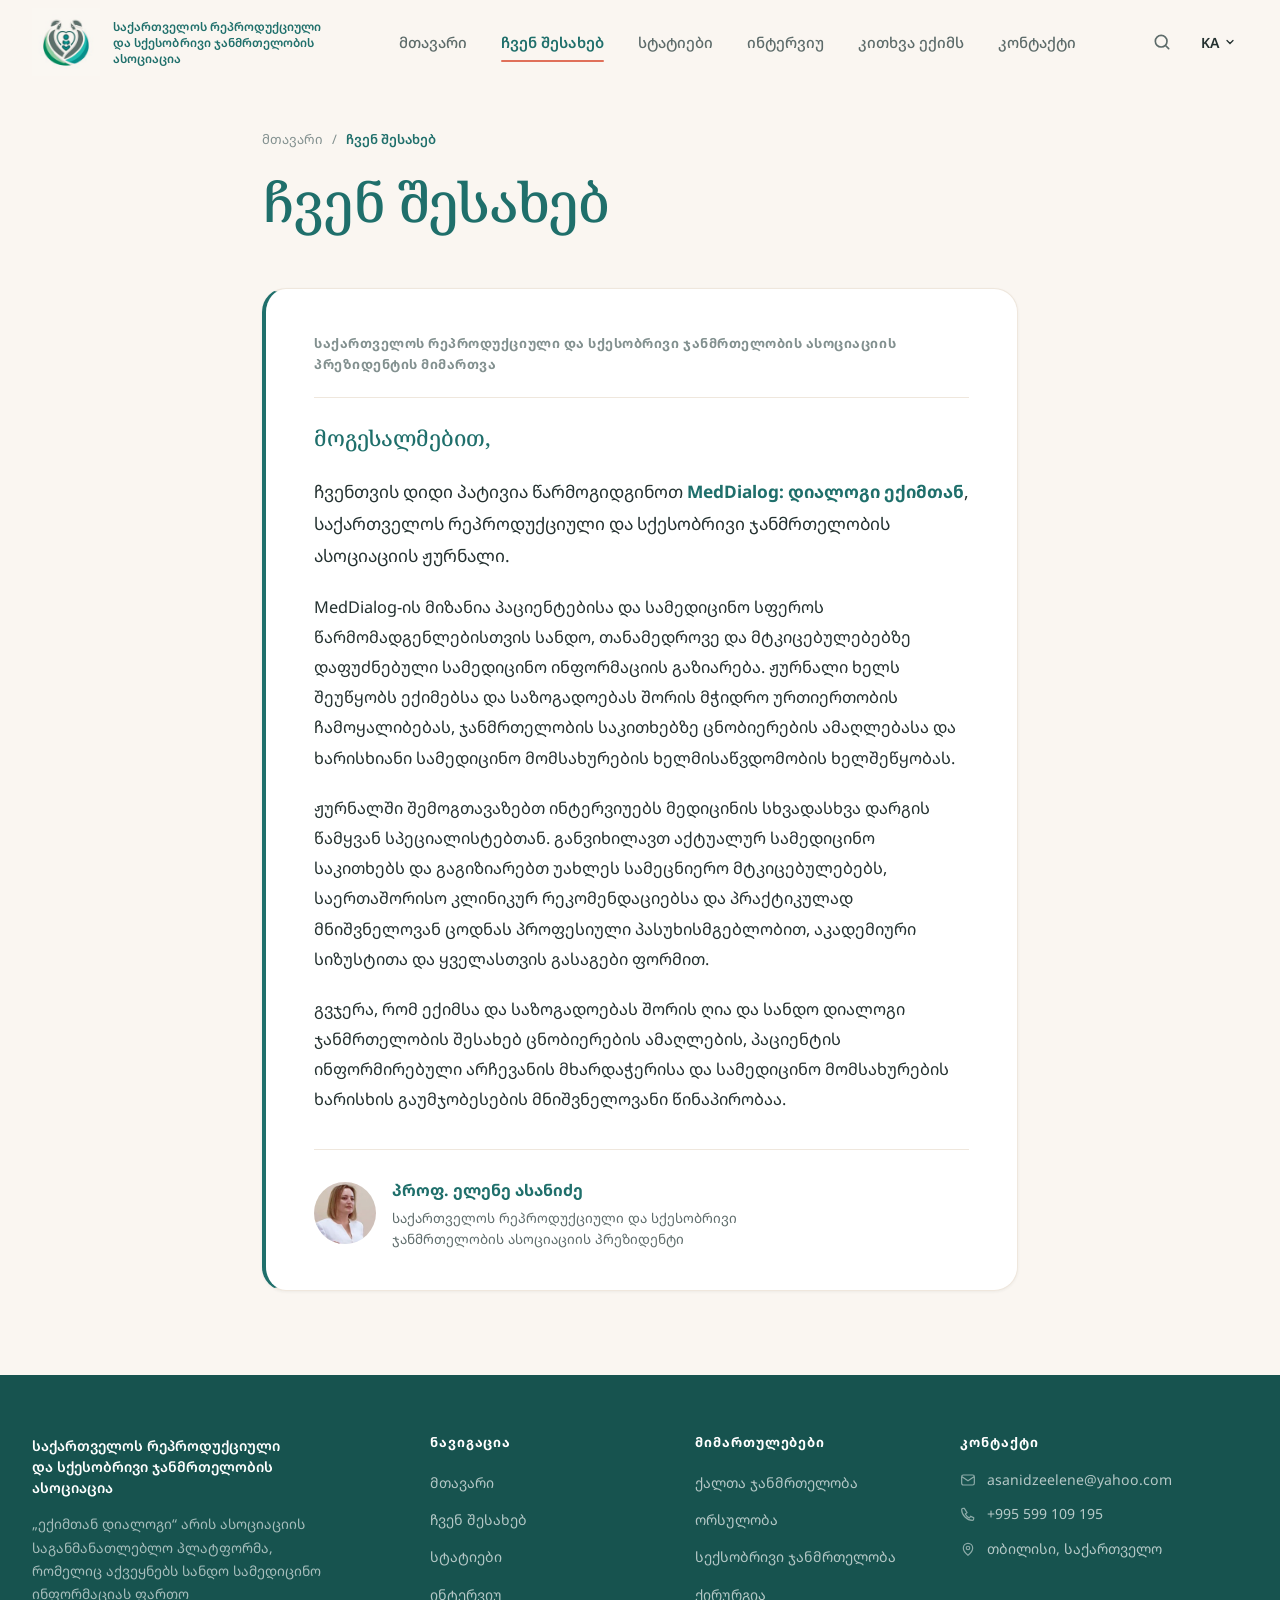
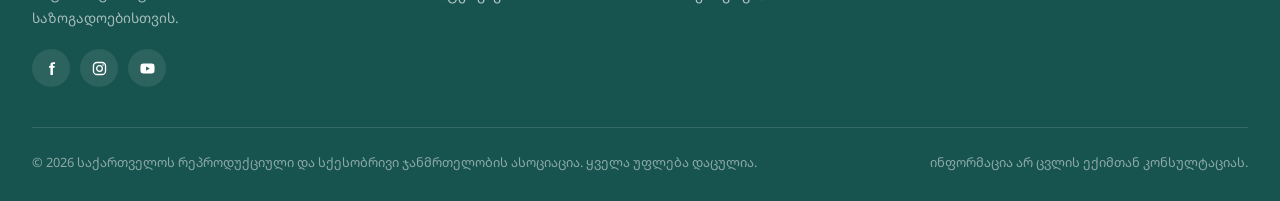
==== about.html @ ead4d89d "added about us" ====
<!DOCTYPE html>
<html lang="ka">
<head>
<meta charset="UTF-8">
<meta name="viewport" content="width=device-width, initial-scale=1">

<title>ჩვენ შესახებ — ექიმთან დიალოგი</title>
<meta name="description" content="MedDialog — საქართველოს რეპროდუქციული და სქესობრივი ჯანმრთელობის ასოციაციის ჟურნალი. პრეზიდენტის, პროფ. ელენე ასანიძის მიმართვა.">

<meta property="og:type" content="website">
<meta property="og:locale" content="ka_GE">
<meta property="og:site_name" content="ექიმთან დიალოგი">
<meta property="og:url" content="https://meddialog.ge/about.html">
<meta property="og:title" content="ჩვენ შესახებ — ექიმთან დიალოგი">
<meta name="theme-color" content="#1f6f6b">

<link rel="preconnect" href="https://fonts.googleapis.com">
<link rel="preconnect" href="https://fonts.gstatic.com" crossorigin>
<link href="https://fonts.googleapis.com/css2?family=Noto+Serif+Georgian:wght@400..700&family=Noto+Sans+Georgian:wght@400..700&display=swap" rel="stylesheet">

<link rel="stylesheet" href="css/style.css?v=13">
<link rel="icon" type="image/jpeg" href="assets/img/logo-160.jpg">
<link rel="apple-touch-icon" href="assets/img/logo-320.jpg">
</head>

<body>

<a class="skip-link" href="#main">გადადი მთავარ შიგთავსზე</a>

<header class="header" id="header">
  <div class="wrap header__inner">

    <!-- ლოგო -->
    <a class="brand" href="index.html" aria-label="ექიმთან დიალოგი — მთავარი გვერდი">
      <img class="brand__mark"
           src="assets/img/logo-160.jpg"
           srcset="assets/img/logo-160.jpg 1x, assets/img/logo-320.jpg 2x"
           width="160" height="160"
           alt=""
           aria-hidden="true"
           decoding="async">
      <span class="brand__text">საქართველოს რეპროდუქციული და სქესობრივი ჯანმრთელობის ასოციაცია</span>
    </a>

    <!-- ნავიგაცია -->
    <nav class="nav" id="nav" aria-label="მთავარი ნავიგაცია">
      <ul class="nav__list">
        <li><a class="nav__link" href="index.html">მთავარი</a></li>
        <li><a class="nav__link" href="about.html" aria-current="page">ჩვენ შესახებ</a></li>
        <li><a class="nav__link" href="#">სტატიები</a></li>
        <li><a class="nav__link" href="#">ინტერვიუ</a></li>
        <li><a class="nav__link" href="ask.html">კითხვა ექიმს</a></li>
        <li><a class="nav__link" href="#">კონტაქტი</a></li>
      </ul>
    </nav>

    <!-- მოქმედებები -->
    <div class="header__actions">
      <button class="icon-btn" type="button" aria-label="ძებნა">
        <svg width="20" height="20" viewBox="0 0 24 24" fill="none" stroke="currentColor" stroke-width="2" stroke-linecap="round" aria-hidden="true">
          <circle cx="11" cy="11" r="7"/><path d="m20 20-3.5-3.5"/>
        </svg>
      </button>

      <button class="lang" type="button" aria-expanded="false" aria-label="ენის შეცვლა. მიმდინარე ენა: ქართული">
        KA
        <svg width="12" height="12" viewBox="0 0 24 24" fill="none" stroke="currentColor" stroke-width="2.5" stroke-linecap="round" aria-hidden="true">
          <path d="m6 9 6 6 6-6"/>
        </svg>
      </button>

      <button class="burger" id="burger" type="button" aria-label="მენიუს გახსნა" aria-expanded="false" aria-controls="nav">
        <svg width="24" height="24" viewBox="0 0 24 24" fill="none" stroke="currentColor" stroke-width="2" stroke-linecap="round" aria-hidden="true">
          <path d="M4 7h16M4 12h16M4 17h16"/>
        </svg>
      </button>
    </div>

  </div>
</header>


<main id="main">

<section class="page-head">
  <div class="wrap wrap--narrow">
    <nav class="crumbs" aria-label="ნავიგაციის გზა">
      <a href="index.html">მთავარი</a>
      <span aria-hidden="true">/</span>
      <span aria-current="page">ჩვენ შესახებ</span>
    </nav>

    <h1 class="page-title">ჩვენ შესახებ</h1>
  </div>
</section>


<section class="letter">
  <div class="wrap wrap--narrow">

    <div class="letter__panel">

      <p class="letter__eyebrow">
        საქართველოს რეპროდუქციული და სქესობრივი ჯანმრთელობის
        ასოციაციის პრეზიდენტის მიმართვა
      </p>

      <p class="letter__greeting">მოგესალმებით,</p>

      <p class="letter__intro">
        ჩვენთვის დიდი პატივია წარმოგიდგინოთ <strong>MedDialog: დიალოგი ექიმთან</strong>,
        საქართველოს რეპროდუქციული და სქესობრივი ჯანმრთელობის ასოციაციის ჟურნალი.
      </p>

      <p>
        MedDialog-ის მიზანია პაციენტებისა და სამედიცინო სფეროს
        წარმომადგენლებისთვის სანდო, თანამედროვე და მტკიცებულებებზე დაფუძნებული
        სამედიცინო ინფორმაციის გაზიარება. ჟურნალი ხელს შეუწყობს ექიმებსა და
        საზოგადოებას შორის მჭიდრო ურთიერთობის ჩამოყალიბებას, ჯანმრთელობის
        საკითხებზე ცნობიერების ამაღლებასა და ხარისხიანი სამედიცინო
        მომსახურების ხელმისაწვდომობის ხელშეწყობას.
      </p>

      <p>
        ჟურნალში შემოგთავაზებთ ინტერვიუებს მედიცინის სხვადასხვა დარგის წამყვან
        სპეციალისტებთან. განვიხილავთ აქტუალურ სამედიცინო საკითხებს და
        გაგიზიარებთ უახლეს სამეცნიერო მტკიცებულებებს, საერთაშორისო კლინიკურ
        რეკომენდაციებსა და პრაქტიკულად მნიშვნელოვან ცოდნას პროფესიული
        პასუხისმგებლობით, აკადემიური სიზუსტითა და ყველასთვის გასაგები ფორმით.
      </p>

      <p>
        გვჯერა, რომ ექიმსა და საზოგადოებას შორის ღია და სანდო დიალოგი
        ჯანმრთელობის შესახებ ცნობიერების ამაღლების, პაციენტის ინფორმირებული
        არჩევანის მხარდაჭერისა და სამედიცინო მომსახურების ხარისხის
        გაუმჯობესების მნიშვნელოვანი წინაპირობაა.
      </p>

      <!-- ხელმოწერა -->
      <footer class="letter__sign">
        <span class="letter__avatar" aria-hidden="true">
          <img src="assets/img/president-avatar.jpg" width="300" height="300" alt="">
        </span>
        <div>
          <p class="letter__name">პროფ. ელენე ასანიძე</p>
          <p class="letter__role">
            საქართველოს რეპროდუქციული და სქესობრივი ჯანმრთელობის
            ასოციაციის პრეზიდენტი
          </p>
        </div>
      </footer>

    </div>

  </div>
</section>

</main>


<footer class="footer">
  <div class="wrap">
    <div class="footer__grid">

      <div>
        <p class="footer__brand-text">საქართველოს რეპროდუქციული და სქესობრივი ჯანმრთელობის ასოციაცია</p>
        <p class="footer__about">
          „ექიმთან დიალოგი“ არის ასოციაციის საგანმანათლებლო პლატფორმა,
          რომელიც აქვეყნებს სანდო სამედიცინო ინფორმაციას ფართო საზოგადოებისთვის.
        </p>
        <div class="footer__socials">
          <a class="footer__social" href="#" aria-label="ფეისბუქი">
            <svg width="17" height="17" viewBox="0 0 24 24" fill="currentColor" aria-hidden="true">
              <path d="M14 8.5V7c0-.8.2-1.2 1.4-1.2H17V3h-2.6C11.5 3 10.5 4.4 10.5 6.8v1.7H8.5V11h2v10H14V11h2.3l.4-2.5z"/>
            </svg>
          </a>
          <a class="footer__social" href="#" aria-label="ინსტაგრამი">
            <svg width="17" height="17" viewBox="0 0 24 24" fill="none" stroke="currentColor" stroke-width="1.9" aria-hidden="true">
              <rect x="3.5" y="3.5" width="17" height="17" rx="5"/>
              <circle cx="12" cy="12" r="4"/><circle cx="17" cy="7" r="1.1" fill="currentColor" stroke="none"/>
            </svg>
          </a>
          <a class="footer__social" href="#" aria-label="იუთუბი">
            <svg width="17" height="17" viewBox="0 0 24 24" fill="currentColor" aria-hidden="true">
              <path d="M21.6 7.2a2.5 2.5 0 0 0-1.8-1.8C18.2 5 12 5 12 5s-6.2 0-7.8.4A2.5 2.5 0 0 0 2.4 7.2 26 26 0 0 0 2 12a26 26 0 0 0 .4 4.8 2.5 2.5 0 0 0 1.8 1.8C5.8 19 12 19 12 19s6.2 0 7.8-.4a2.5 2.5 0 0 0 1.8-1.8A26 26 0 0 0 22 12a26 26 0 0 0-.4-4.8zM10 15V9l5.2 3z"/>
            </svg>
          </a>
        </div>
      </div>

      <nav aria-labelledby="f-nav">
        <h2 class="footer__head" id="f-nav">ნავიგაცია</h2>
        <ul class="footer__list">
          <li><a href="index.html">მთავარი</a></li>
          <li><a href="about.html">ჩვენ შესახებ</a></li>
          <li><a href="#">სტატიები</a></li>
          <li><a href="#">ინტერვიუ</a></li>
        </ul>
      </nav>

      <nav aria-labelledby="f-cat">
        <h2 class="footer__head" id="f-cat">მიმართულებები</h2>
        <ul class="footer__list">
          <li><a href="#">ქალთა ჯანმრთელობა</a></li>
          <li><a href="#">ორსულობა</a></li>
          <li><a href="#">სექსობრივი ჯანმრთელობა</a></li>
          <li><a href="#">ქირურგია</a></li>
        </ul>
      </nav>

      <div>
        <h2 class="footer__head">კონტაქტი</h2>

        <p class="footer__contact">
          <svg width="16" height="16" viewBox="0 0 24 24" fill="none" stroke="currentColor" stroke-width="1.8" aria-hidden="true">
            <rect x="2.5" y="4.5" width="19" height="15" rx="2.5"/><path d="m3 7 9 6 9-6"/>
          </svg>
          <a href="mailto:asanidzeelene@yahoo.com">asanidzeelene@yahoo.com</a>
        </p>

        <p class="footer__contact">
          <svg width="16" height="16" viewBox="0 0 24 24" fill="none" stroke="currentColor" stroke-width="1.8" stroke-linecap="round" aria-hidden="true">
            <path d="M6.5 3.5h-2a2 2 0 0 0-2 2C2.5 13.5 10.5 21.5 18.5 21.5a2 2 0 0 0 2-2v-2l-4.5-2-2 2.5c-2.5-1.2-4.8-3.5-6-6l2.5-2z"/>
          </svg>
          <a href="tel:+995599109195" dir="ltr">+995 599 109 195</a>
        </p>

        <p class="footer__contact">
          <svg width="16" height="16" viewBox="0 0 24 24" fill="none" stroke="currentColor" stroke-width="1.8" aria-hidden="true">
            <path d="M12 21.5s7-5.6 7-11a7 7 0 1 0-14 0c0 5.4 7 11 7 11z"/><circle cx="12" cy="10.5" r="2.6"/>
          </svg>
          თბილისი, საქართველო
        </p>
      </div>

    </div>

    <div class="footer__bottom">
      <p>© <span id="year">2026</span> საქართველოს რეპროდუქციული და სქესობრივი ჯანმრთელობის ასოციაცია. ყველა უფლება დაცულია.</p>
      <p>ინფორმაცია არ ცვლის ექიმთან კონსულტაციას.</p>
    </div>
  </div>
</footer>

<script src="js/main.js"></script>
</body>
</html>
---- css/style.css ----
/* =========================================================
   ექიმთან დიალოგი — მთავარი სტილები
   საქართველოს გინეკოლოგთა და რეპროდუქტოლოგთა ასოციაცია
   ========================================================= */

/* ---------- 1. დიზაინის ტოკენები ---------- */
:root {
  /* ფონები */
  --bg:            #faf6f1;
  --bg-warm:       #f4ece3;
  --surface:       #ffffff;
  --surface-alt:   #fdfaf6;

  /* ბრენდის ფერები */
  --teal:          #1f6f6b;
  --teal-dark:     #17534f;
  --teal-light:    #2f8f88;
  --coral:         #e0705a;
  --coral-dark:    #c95a44;
  --coral-soft:    #f2a08d;

  /* ტექსტი */
  --text:          #23302f;
  --text-muted:    #5d6b6a;
  --text-soft:     #82908f;

  /* ხაზები და ჩრდილები */
  --line:          #e6ddd2;
  --line-soft:     #efe7dd;
  --shadow-sm:     0 1px 3px rgba(35, 48, 47, .06);
  --shadow:        0 4px 16px rgba(35, 48, 47, .07);
  --shadow-lg:     0 12px 36px rgba(35, 48, 47, .10);

  /* რადიუსები */
  --r-sm:  10px;
  --r:     16px;
  --r-lg:  24px;
  --r-xl:  32px;

  /* ტიპოგრაფია */
  --font-display: 'Noto Serif Georgian', Georgia, serif;
  --font-body:    'Noto Sans Georgian', -apple-system, 'Segoe UI', sans-serif;

  /* განლაგება */
  --wrap: 1280px;
  --gutter: 32px;
  --header-h: 84px;
}

/* ---------- 2. საბაზისო ---------- */
*, *::before, *::after { box-sizing: border-box; }

html { scroll-behavior: smooth; -webkit-text-size-adjust: 100%; }

body {
  margin: 0;
  font-family: var(--font-body);
  font-size: 16px;
  line-height: 1.65;
  color: var(--text);
  background: var(--bg);
  -webkit-font-smoothing: antialiased;
  -moz-osx-font-smoothing: grayscale;
  overflow-x: hidden;
}

h1, h2, h3, h4 {
  font-family: var(--font-display);
  font-weight: 600;
  line-height: 1.2;
  margin: 0;
  letter-spacing: -0.01em;
}

p { margin: 0; }

a { color: inherit; text-decoration: none; }

img { max-width: 100%; display: block; }

button { font-family: inherit; cursor: pointer; border: none; background: none; }

ul { list-style: none; margin: 0; padding: 0; }

.wrap {
  width: 100%;
  max-width: var(--wrap);
  margin-inline: auto;
  padding-inline: var(--gutter);
}

/* ხელმისაწვდომობა: მხოლოდ ეკრანის წამკითხველისთვის */
.sr-only {
  position: absolute; width: 1px; height: 1px;
  padding: 0; margin: -1px; overflow: hidden;
  clip: rect(0,0,0,0); white-space: nowrap; border: 0;
}

/* კლავიატურის ფოკუსი */
:focus-visible {
  outline: 3px solid var(--teal-light);
  outline-offset: 3px;
  border-radius: 4px;
}

/* გამოტოვე ნავიგაცია */
.skip-link {
  position: absolute;
  top: -100px; left: 16px;
  z-index: 200;
  background: var(--teal);
  color: #fff;
  padding: 12px 20px;
  border-radius: 0 0 var(--r-sm) var(--r-sm);
  font-size: .9rem;
  transition: top .2s;
}
.skip-link:focus { top: 0; }


/* ---------- 3. ჰედერი ---------- */
.header {
  position: sticky;
  top: 0;
  z-index: 100;
  background: rgba(250, 246, 241, .88);
  backdrop-filter: blur(14px);
  -webkit-backdrop-filter: blur(14px);
  border-bottom: 1px solid transparent;
  transition: border-color .25s, box-shadow .25s, background .25s;
}
.header.is-stuck {
  border-bottom-color: var(--line);
  box-shadow: var(--shadow-sm);
  background: rgba(250, 246, 241, .96);
}

.header__inner {
  height: var(--header-h);
  display: flex;
  align-items: center;
  gap: 28px;
}

/* --- ლოგო --- */
.brand {
  display: flex;
  align-items: center;
  gap: 13px;
  flex-shrink: 0;
}
/* ლოგოს JPEG-ს თეთრი ფონი აქვს — multiply მას ქაღალდისფერში ხსნის */
.brand__mark {
  width: 68px; height: 68px;
  flex-shrink: 0;
  object-fit: contain;
  mix-blend-mode: multiply;
}
.brand__text {
  font-size: .74rem;
  line-height: 1.35;
  color: var(--teal);
  font-weight: 600;
  max-width: 220px;
  letter-spacing: .005em;
}

/* --- ნავიგაცია --- */
.nav { margin-inline: auto; }
.nav__list { display: flex; align-items: center; gap: 4px; }

.nav__link {
  position: relative;
  display: block;
  padding: 10px 15px;
  font-size: .93rem;
  font-weight: 500;
  color: var(--text-muted);
  border-radius: var(--r-sm);
  transition: color .2s, background .2s;
  white-space: nowrap;
}
.nav__link:hover { color: var(--teal); background: rgba(31,111,107,.06); }

/* აქტიური გვერდის ხაზი */
.nav__link[aria-current="page"] { color: var(--teal); font-weight: 600; }
.nav__link[aria-current="page"]::after {
  content: "";
  position: absolute;
  left: 15px; right: 15px; bottom: 2px;
  height: 2.5px;
  background: var(--coral);
  border-radius: 2px;
}

/* --- ჰედერის მოქმედებები --- */
.header__actions {
  display: flex;
  align-items: center;
  gap: 6px;
  flex-shrink: 0;
}

.icon-btn {
  width: 42px; height: 42px;
  display: grid; place-items: center;
  border-radius: 50%;
  color: var(--text-muted);
  transition: background .2s, color .2s;
}
.icon-btn:hover { background: rgba(31,111,107,.08); color: var(--teal); }

/* ენის გადამრთველი */
.lang {
  display: flex;
  align-items: center;
  gap: 5px;
  padding: 9px 12px;
  border-radius: var(--r-sm);
  font-size: .88rem;
  font-weight: 600;
  color: var(--text);
  transition: background .2s;
}
.lang:hover { background: rgba(31,111,107,.08); }
.lang svg { transition: transform .2s; }
.lang[aria-expanded="true"] svg { transform: rotate(180deg); }

/* ბურგერი — მხოლოდ მობილურზე */
.burger { display: none; }


/* ---------- 4. ჰერო ---------- */
.hero {
  position: relative;
  padding-top: 40px;
  padding-bottom: 72px;
  overflow: hidden;
}

/* თბილი ფონის ლაქა მარჯვნივ */
.hero::before {
  content: "";
  position: absolute;
  top: -40%; right: -12%;
  width: 62vw; height: 130%;
  background: radial-gradient(ellipse at 40% 50%, var(--bg-warm) 0%, transparent 68%);
  z-index: 0;
  pointer-events: none;
}

.hero__grid {
  position: relative;
  z-index: 1;
  display: grid;
  grid-template-columns: 1fr 1.02fr;
  gap: 56px;
  align-items: center;
}

/* --- ჰეროს ტექსტი --- */

/* გამომცემლის კრედიტი სათაურის ზემოთ */
.hero__eyebrow {
  font-size: .8rem;
  font-weight: 600;
  line-height: 1.5;
  color: var(--text-soft);
  /* ქართული უნიკამერულია — uppercase აზრს მოკლებულია;
     იერარქიას ინტერვალი და ზომა ქმნის */
  letter-spacing: .06em;
  max-width: 400px;
  margin-bottom: 18px;
}

/* ლათინური სახელი სათაურის ზემოთ */
.hero__latin {
  font-family: var(--font-display);
  font-size: clamp(1.5rem, 2.6vw, 2.1rem);
  font-weight: 700;
  /* ყველაზე ღია ტონი, რომელიც ჯერ კიდევ აკმაყოფილებს
     კონტრასტის მოთხოვნას ქაღალდისფერ ფონზე (3.03:1) */
  color: #3f9d8f;
  letter-spacing: -.005em;
  line-height: 1.15;
  margin-bottom: 6px;
}

.hero__title {
  font-size: clamp(3rem, 6.4vw, 5.6rem);
  font-weight: 500;
  color: var(--teal);
  line-height: 1.02;
  letter-spacing: -0.025em;
  margin-bottom: 30px;
}
.hero__title span { display: block; }

/* ხაზგასმული ქვესათაური */
.hero__lead {
  display: flex;
  align-items: flex-start;
  gap: 16px;
  margin-bottom: 36px;
  max-width: 500px;
}
/* ხაზი პირველ სტრიქონზე ისწორება, არა ცენტრში */
.hero__lead::before {
  content: "";
  width: 42px; height: 2.5px;
  background: var(--coral);
  border-radius: 2px;
  flex-shrink: 0;
  margin-top: .72em;
}
.hero__lead span {
  font-size: clamp(1rem, 1.35vw, 1.14rem);
  line-height: 1.55;
  color: var(--teal);
  font-weight: 500;
}

/* --- CTA ღილაკი --- */
.btn {
  display: inline-flex;
  align-items: center;
  gap: 14px;
  padding: 17px 32px;
  border-radius: 999px;
  font-size: 1rem;
  font-weight: 600;
  transition: transform .2s, box-shadow .2s, background .2s;
}
.btn--primary {
  background: var(--coral);
  color: #fff;
  box-shadow: 0 6px 20px rgba(224,112,90,.32);
}
.btn--primary:hover {
  background: var(--coral-dark);
  transform: translateY(-2px);
  box-shadow: 0 10px 28px rgba(224,112,90,.4);
}
.btn__arrow { transition: transform .25s; }
.btn:hover .btn__arrow { transform: translateX(5px); }

/* --- ჰეროს სურათი --- */
.hero__media { position: relative; }

/* ორგანული "ფოთლის" ფორმა — მოქნილი კუთხეები */
.hero__photo {
  position: relative;
  aspect-ratio: 4 / 3.15;
  border-radius: 300px 300px 26px 26px / 200px 200px 26px 26px;
  overflow: hidden;
  box-shadow: var(--shadow-lg);
  background: linear-gradient(135deg, #dfe9e4 0%, #cfe0da 55%, #c2d6d0 100%);
}
.hero__photo img {
  width: 100%; height: 100%;
  object-fit: cover;
  /* კადრირებისას ექიმი ჩარჩოში რჩება */
  object-position: 42% center;
}

/* ჩამნაცვლებელი — სანამ ნამდვილ ფოტოს ჩასვამთ */
.ph {
  position: absolute; inset: 0;
  display: grid;
  place-items: center;
  gap: 10px;
  text-align: center;
  color: var(--teal);
  padding: 24px;
}
.ph__icon { opacity: .34; }
.ph__label {
  font-size: .78rem;
  font-weight: 600;
  letter-spacing: .04em;
  opacity: .55;
  max-width: 210px;
  line-height: 1.5;
}

/* --- მოლივლივე სამედიცინო ბეჯი --- */
.badge {
  position: absolute;
  left: -78px; bottom: 22px;
  width: 186px; height: 186px;
  border-radius: 50%;
  background: var(--surface-alt);
  border: 1px solid var(--line-soft);
  box-shadow: var(--shadow-lg);
  display: grid;
  place-items: center;
  align-content: center;
  gap: 12px;
  text-align: center;
  padding: 22px;
  animation: float 6s ease-in-out infinite;
}
.badge__text {
  font-family: var(--font-display);
  font-size: 1.02rem;
  line-height: 1.55;
  color: var(--teal);
  font-weight: 500;
}

@keyframes float {
  0%, 100% { transform: translateY(0); }
  50%      { transform: translateY(-13px); }
}


/* ---------- 5. კატეგორიების ბარათები ---------- */
.cats {
  position: relative;
  z-index: 2;
  padding-bottom: 76px;
}

.cats__panel {
  background: var(--bg-warm);
  border-radius: var(--r-xl);
  padding: 34px;
}

.cats__grid {
  display: grid;
  grid-template-columns: repeat(6, 1fr);
  gap: 20px;
}

/* --- ერთი ბარათი --- */
.card {
  position: relative;
  display: flex;
  flex-direction: column;
  background: var(--surface);
  border-radius: var(--r-lg);
  /* overflow აქ არ ვსვამთ — ხატულა ბარათის კიდეს კვეთს */
  box-shadow: var(--shadow-sm);
  transition: transform .28s cubic-bezier(.4,0,.2,1), box-shadow .28s;
}
.card:hover {
  transform: translateY(-7px);
  box-shadow: var(--shadow-lg);
}

/* ბარათის სურათი */
.card__media {
  position: relative;
  aspect-ratio: 1 / 1;
  overflow: hidden;
  border-radius: var(--r-lg) var(--r-lg) 0 0;
}
.card__media img {
  width: 100%; height: 100%;
  object-fit: cover;
  transition: transform .5s cubic-bezier(.4,0,.2,1);
}
.card:hover .card__media img { transform: scale(1.07); }

/* ბარათის ხატულა — გადაფარებული */
.card__icon {
  position: absolute;
  /* მთლიანად სურათზე ზის — თეთრ ნაწილს არ ეხება */
  left: 12px; bottom: 10px;
  width: 26px; height: 26px;
  border-radius: 50%;
  display: grid; place-items: center;
  color: #fff;
  box-shadow: 0 2px 6px rgba(35,48,47,.22);
  z-index: 4;
}

.card__body {
  position: relative;
  z-index: 1;
  background: var(--surface);
  border-radius: 0 0 var(--r-lg) var(--r-lg);
  padding: 18px 16px 16px;
  display: flex;
  flex-direction: column;
  flex: 1;
  gap: 14px;
}
.card__title {
  font-family: var(--font-body);
  font-size: .93rem;
  font-weight: 600;
  color: var(--teal);
  line-height: 1.4;
}
.card__arrow {
  margin-top: auto;
  align-self: flex-end;
  color: var(--coral);
  transition: transform .25s;
}
.card:hover .card__arrow { transform: translateX(5px); }

/* მთელი ბარათი დასაჭერია, ფოკუსიც სწორად მუშაობს */
.card__link::after { content: ""; position: absolute; inset: 0; z-index: 3; }
.card:focus-within { box-shadow: var(--shadow-lg); }


/* ---------- 6. ექიმებისთვის ---------- */
.docs { padding-bottom: 84px; }

.docs__panel {
  display: grid;
  grid-template-columns: minmax(280px, 1fr) 2.1fr;
  gap: 48px;
  align-items: center;
  background: var(--teal-dark);
  border-radius: var(--r-xl);
  padding: 44px 48px;
  box-shadow: var(--shadow);
}

/* --- მარცხენა მხარე --- */
.docs__title {
  font-size: clamp(1.7rem, 2.6vw, 2.2rem);
  color: #fff;
  margin-bottom: 8px;
}
.docs__sub {
  font-size: .96rem;
  font-weight: 600;
  color: var(--coral-soft);
  margin-bottom: 16px;
}
.docs__text {
  font-size: .9rem;
  line-height: 1.7;
  color: rgba(255,255,255,.66);
  margin-bottom: 28px;
  max-width: 300px;
}

/* ღია ღილაკი მუქ ფონზე */
.btn--light {
  background: var(--surface);
  color: var(--teal-dark);
  box-shadow: 0 4px 14px rgba(0,0,0,.16);
  padding: 14px 26px;
  font-size: .93rem;
}
.btn--light:hover {
  background: #fff;
  transform: translateY(-2px);
  box-shadow: 0 8px 22px rgba(0,0,0,.22);
}

/* --- მარჯვენა მხარე: რესურსები --- */
.docs__grid {
  display: grid;
  grid-template-columns: repeat(3, 1fr);
  gap: 14px;
  align-items: start;
}

.docs__link {
  display: flex;
  flex-direction: column;
  align-items: center;
  text-align: center;
  gap: 12px;
  padding: 22px 12px;
  border-radius: var(--r);
  height: 100%;
  transition: background .22s, transform .22s;
}
.docs__link:hover {
  background: rgba(255,255,255,.07);
  transform: translateY(-3px);
}

.docs__icon { color: #fff; opacity: .93; }

.docs__name {
  font-family: var(--font-body);
  font-size: .92rem;
  font-weight: 600;
  color: #fff;
  line-height: 1.35;
  /* ორი ხაზის სიმაღლე — აღწერები ერთ დონეზე ჩერდება */
  min-height: calc(2 * 1.35em);
  display: flex;
  align-items: center;
}
.docs__desc {
  font-size: .8rem;
  line-height: 1.6;
  color: rgba(255,255,255,.58);
}


/* ---------- 7. ფუტერი ---------- */
.footer {
  background: var(--teal-dark);
  color: rgba(255,255,255,.82);
  padding: 60px 0 28px;
}
.footer__grid {
  display: grid;
  grid-template-columns: 1.6fr 1fr 1fr 1.3fr;
  gap: 44px;
  padding-bottom: 40px;
}
.footer__brand-text {
  font-size: .88rem;
  line-height: 1.5;
  color: #fff;
  font-weight: 600;
  margin-bottom: 14px;
  max-width: 260px;
}
.footer__about {
  font-size: .86rem;
  line-height: 1.7;
  color: rgba(255,255,255,.62);
  max-width: 290px;
}
.footer__head {
  font-family: var(--font-body);
  font-size: .82rem;
  font-weight: 700;
  color: #fff;
  letter-spacing: .07em;
  margin-bottom: 18px;
}
.footer__list li { margin-bottom: 11px; }
.footer__list a {
  font-size: .88rem;
  color: rgba(255,255,255,.68);
  transition: color .2s;
}
.footer__list a:hover { color: #fff; }

.footer__contact {
  display: flex;
  align-items: flex-start;
  gap: 11px;
  font-size: .88rem;
  color: rgba(255,255,255,.68);
  margin-bottom: 13px;
  line-height: 1.55;
}
.footer__contact svg { flex-shrink: 0; margin-top: 3px; opacity: .75; }
.footer__contact a:hover { color: #fff; }

.footer__socials { display: flex; gap: 10px; margin-top: 20px; }
.footer__social {
  width: 38px; height: 38px;
  border-radius: 50%;
  background: rgba(255,255,255,.09);
  display: grid; place-items: center;
  color: #fff;
  transition: background .2s, transform .2s;
}
.footer__social:hover { background: var(--coral); transform: translateY(-2px); }

.footer__bottom {
  border-top: 1px solid rgba(255,255,255,.13);
  padding-top: 24px;
  display: flex;
  justify-content: space-between;
  align-items: center;
  gap: 18px;
  flex-wrap: wrap;
  font-size: .8rem;
  color: rgba(255,255,255,.5);
}


/* ---------- 8. გამოჩენის ანიმაცია ---------- */
.reveal {
  opacity: 0;
  transform: translateY(22px);
  transition: opacity .65s cubic-bezier(.4,0,.2,1), transform .65s cubic-bezier(.4,0,.2,1);
}
.reveal.is-visible { opacity: 1; transform: none; }


/* =========================================================
   9. რესპონსიული — ტაბლეტი და მობილური
   ========================================================= */

/* --- დიდი ტაბლეტი: ნავიგაცია ვიწროვდება --- */
@media (max-width: 1180px) {
  :root { --gutter: 24px; }
  .nav__link { padding: 10px 11px; font-size: .87rem; }
  .brand__text { font-size: .68rem; max-width: 180px; }
  .cats__grid { grid-template-columns: repeat(3, 1fr); }
}

/* --- ტაბლეტი: ბურგერი ჩნდება --- */
@media (max-width: 940px) {
  :root { --header-h: 74px; }

  .burger {
    display: grid;
    place-items: center;
    width: 44px; height: 44px;
    border-radius: var(--r-sm);
    color: var(--teal);
  }
  .burger:hover { background: rgba(31,111,107,.08); }

  /* .nav ხდება fixed და ფლექსიდან გამოდის —
     ამიტომ მოქმედებებს ხელით ვაწვდით მარჯვენა კიდეში */
  .header__actions { margin-left: auto; }

  /* ნავიგაცია გადადის გვერდით პანელში */
  .nav {
    position: fixed;
    inset: var(--header-h) 0 auto 0;
    margin: 0;
    background: var(--surface);
    border-bottom: 1px solid var(--line);
    box-shadow: var(--shadow-lg);
    padding: 14px var(--gutter) 22px;
    transform: translateY(-14px);
    opacity: 0;
    visibility: hidden;
    transition: opacity .25s, transform .25s, visibility .25s;
    max-height: calc(100vh - var(--header-h));
    overflow-y: auto;
  }
  .nav.is-open { opacity: 1; transform: none; visibility: visible; }

  .nav__list { flex-direction: column; align-items: stretch; gap: 2px; }
  .nav__link {
    padding: 15px 14px;
    font-size: 1rem;
    border-radius: var(--r-sm);
  }
  .nav__link[aria-current="page"]::after { left: 14px; right: auto; width: 22px; bottom: 8px; }

  /* ჰერო ერთ სვეტად */
  .hero__grid { grid-template-columns: 1fr; gap: 44px; }
  .hero::before { display: none; }
  .hero__photo { border-radius: 150px 24px 24px 24px; }

  .badge {
    left: auto; right: 16px; bottom: -34px;
    width: 152px; height: 152px;
    padding: 16px;
  }
  .badge__text { font-size: .86rem; }
  .badge svg { width: 30px; height: 30px; }

  .hero { padding-bottom: 84px; }

  /* ექიმებისთვის — ვერტიკალურად */
  .docs__panel {
    grid-template-columns: 1fr;
    gap: 34px;
    padding: 38px 34px;
  }
  .docs__text { max-width: none; }
  .docs__grid { grid-template-columns: repeat(3, 1fr); gap: 10px; }
  .docs__link { padding: 18px 8px; }

  .footer__grid { grid-template-columns: repeat(2, 1fr); gap: 36px; }
}

/* --- მობილური --- */
@media (max-width: 620px) {
  :root { --gutter: 18px; }

  body { font-size: 15px; }

  .brand__mark { width: 54px; height: 54px; }

  /* მობილურზე გრძელი სახელი 2 ხაზზე ვიწროვდება */
  .brand__text {
    font-size: .6rem;
    line-height: 1.3;
    max-width: 132px;
    display: -webkit-box;
    -webkit-line-clamp: 3;
    -webkit-box-orient: vertical;
    overflow: hidden;
  }

  /* ძებნა იმალება — ბურგერს ვტოვებთ */
  .header__actions .icon-btn { display: none; }

  .hero { padding-top: 26px; padding-bottom: 76px; }
  .hero__title { font-size: clamp(2.6rem, 12.5vw, 3.6rem); }
  .hero__latin { font-size: clamp(1.25rem, 6vw, 1.6rem); margin-bottom: 4px; }
  .hero__lead::before { width: 26px; }
  .hero__lead { gap: 11px; margin-bottom: 28px; }
  .hero__eyebrow {
    font-size: .68rem;
    letter-spacing: .03em;
    margin-bottom: 12px;
    max-width: none;
  }
  .hero__photo { border-radius: 110px 20px 20px 20px; aspect-ratio: 4 / 3.6; }

  .btn { width: 100%; justify-content: center; padding: 16px 26px; }

  .badge {
    right: 8px; bottom: -30px;
    width: 124px; height: 124px;
    padding: 12px; gap: 7px;
  }
  .badge__text { font-size: .72rem; line-height: 1.45; }
  .badge svg { width: 25px; height: 25px; }

  /* ბარათები — 2 სვეტი */
  .cats__panel { padding: 18px; border-radius: var(--r-lg); }
  .cats__grid { grid-template-columns: repeat(2, 1fr); gap: 14px; }
  .card__body { padding: 15px 13px 14px; gap: 10px; }
  .card__title { font-size: .84rem; }
  .card__icon { width: 24px; height: 24px; left: 10px; bottom: 9px; }

  /* ექიმებისთვის — 2 სვეტი */
  .docs__panel { padding: 30px 22px; border-radius: var(--r-lg); gap: 26px; }
  /* სამი ელემენტი — 2 სვეტში ბოლო მარტო რჩებოდა */
  .docs__grid { grid-template-columns: 1fr; gap: 4px; }
  .docs__link {
    flex-direction: row;
    align-items: center;
    text-align: left;
    padding: 13px 12px;
    gap: 14px;
  }
  .docs__icon { flex-shrink: 0; }
  .docs__name { min-height: 0; }
  .docs__name { font-size: .86rem; }
  .docs__desc { font-size: .75rem; }
  .docs__icon svg { width: 26px; height: 26px; }

  .footer { padding-top: 46px; }
  .footer__grid { grid-template-columns: 1fr; gap: 32px; }
  .footer__bottom { flex-direction: column; align-items: flex-start; gap: 10px; }
}

/* --- ძალიან ვიწრო --- */
@media (max-width: 380px) {
  .cats__grid { grid-template-columns: 1fr; }
  .brand__text { display: none; }
}


/* ---------- 10. მოძრაობის შემცირება ---------- */
@media (prefers-reduced-motion: reduce) {
  *, *::before, *::after {
    animation-duration: .01ms !important;
    animation-iteration-count: 1 !important;
    transition-duration: .01ms !important;
    scroll-behavior: auto !important;
  }
  .reveal { opacity: 1; transform: none; }
}

/* ---------- 11. ბეჭდვა ---------- */
@media print {
  .header, .footer__socials, .btn, .badge { display: none; }
  body { background: #fff; }
  .reveal { opacity: 1; transform: none; }
}


/* =========================================================
   12. კითხვა ექიმს — ask.html
   ========================================================= */

/* ---------- გვერდის სათაური ---------- */
.page-head {
  padding-top: 44px;
  padding-bottom: 40px;
}

.crumbs {
  display: flex;
  align-items: center;
  gap: 9px;
  font-size: .82rem;
  color: var(--text-soft);
  margin-bottom: 18px;
}
.crumbs a { transition: color .2s; }
.crumbs a:hover { color: var(--teal); }
.crumbs [aria-current] { color: var(--teal); font-weight: 600; }

.page-title {
  font-size: clamp(2.2rem, 4.4vw, 3.4rem);
  font-weight: 500;
  color: var(--teal);
  letter-spacing: -0.02em;
  margin-bottom: 14px;
}
.page-sub {
  font-size: 1rem;
  line-height: 1.7;
  color: var(--text-muted);
  max-width: 520px;
}


/* ---------- განლაგება ---------- */
.ask { padding-bottom: 84px; }

.ask__grid {
  display: grid;
  grid-template-columns: 1.55fr 1fr;
  gap: 34px;
  align-items: start;
}

.ask__panel {
  background: var(--surface);
  border: 1px solid var(--line-soft);
  border-radius: var(--r-lg);
  padding: 36px;
  box-shadow: var(--shadow-sm);
}


/* ---------- ფორმა ---------- */

/* display: flex სჯობნის [hidden]-ის ნაგულისხმევ display: none-ს —
   ამიტომ ყველა flex/grid ელემენტს ცალკე ვუთითებთ */
.form[hidden], .sent[hidden] { display: none; }

.form { display: flex; flex-direction: column; gap: 22px; }

/* ორი ველი გვერდიგვერდ */
.form__row {
  display: grid;
  grid-template-columns: 1fr 1fr;
  gap: 18px;
}

.field { display: flex; flex-direction: column; gap: 8px; }

.field__label {
  font-size: .89rem;
  font-weight: 600;
  color: var(--text);
}
.req { color: var(--coral); }

.field__input {
  width: 100%;
  font-family: var(--font-body);
  font-size: .95rem;
  color: var(--text);
  background: var(--surface-alt);
  border: 1.5px solid var(--line);
  border-radius: var(--r-sm);
  padding: 13px 15px;
  transition: border-color .2s, background .2s, box-shadow .2s;
  -webkit-appearance: none;
  appearance: none;
}
.field__input::placeholder { color: var(--text-soft); opacity: .75; }

.field__input:hover { border-color: #d8cec1; }

.field__input:focus {
  outline: none;
  background: var(--surface);
  border-color: var(--teal-light);
  box-shadow: 0 0 0 3px rgba(47,143,136,.14);
}

/* შეცდომის მდგომარეობა */
.field__input[aria-invalid="true"] {
  border-color: var(--coral);
  background: #fdf3f1;
}
.field__input[aria-invalid="true"]:focus {
  box-shadow: 0 0 0 3px rgba(224,112,90,.16);
}

.field__hint {
  font-size: .78rem;
  color: var(--text-soft);
}

/* [hidden]-ს display: flex სჯობნის — ცალკე უნდა დაიფაროს */
.field__err[hidden] { display: none; }

.field__err {
  font-size: .8rem;
  font-weight: 500;
  color: var(--coral-dark);
  display: flex;
  align-items: center;
  gap: 6px;
}
.field__err::before {
  content: "";
  width: 14px; height: 14px;
  flex-shrink: 0;
  border-radius: 50%;
  background: var(--coral);
  /* ძახილის ნიშანი SVG-ით, რომ ფონტზე არ იყოს დამოკიდებული */
  -webkit-mask: url("data:image/svg+xml,%3Csvg xmlns='http://www.w3.org/2000/svg' viewBox='0 0 24 24'%3E%3Cpath d='M12 6v8M12 17.2v.2' stroke='%23fff' stroke-width='2.6' stroke-linecap='round'/%3E%3C/svg%3E") center/contain no-repeat;
          mask: url("data:image/svg+xml,%3Csvg xmlns='http://www.w3.org/2000/svg' viewBox='0 0 24 24'%3E%3Cpath d='M12 6v8M12 17.2v.2' stroke='%23fff' stroke-width='2.6' stroke-linecap='round'/%3E%3C/svg%3E") center/contain no-repeat;
}

/* --- ტელეფონი პრეფიქსით --- */
.field__phone { position: relative; display: flex; align-items: center; }
.field__prefix {
  position: absolute;
  left: 15px;
  font-size: .95rem;
  font-weight: 600;
  color: var(--text-muted);
  pointer-events: none;
  z-index: 1;
}
.field__input--phone { padding-left: 62px; letter-spacing: .04em; }

/* --- select --- */
.field__select { position: relative; }
.field__select .field__input { padding-right: 42px; cursor: pointer; }
.field__caret {
  position: absolute;
  right: 15px; top: 50%;
  transform: translateY(-50%);
  color: var(--text-muted);
  pointer-events: none;
}

/* --- textarea --- */
.field__textarea {
  resize: vertical;
  min-height: 150px;
  line-height: 1.65;
}

.field__meta {
  display: flex;
  align-items: center;
  justify-content: space-between;
  gap: 12px;
  min-height: 18px;
}
.field__meta .field__err { margin-right: auto; }
.field__count {
  font-size: .76rem;
  color: var(--text-soft);
  margin-left: auto;
  font-variant-numeric: tabular-nums;
}
.field__count.is-near { color: var(--coral-dark); font-weight: 600; }


/* ---------- ჩექბოქსი ---------- */
.check {
  display: flex;
  align-items: flex-start;
  gap: 12px;
  cursor: pointer;
}
/* ნამდვილი input ვიზუალურად იმალება, მაგრამ ფოკუსირებადი რჩება */
.check__box {
  position: absolute;
  opacity: 0;
  width: 22px; height: 22px;
  margin: 0;
  cursor: pointer;
}
.check__mark {
  flex-shrink: 0;
  width: 22px; height: 22px;
  margin-top: 1px;
  border: 1.5px solid var(--line);
  border-radius: 6px;
  background: var(--surface-alt);
  display: grid;
  place-items: center;
  color: #fff;
  transition: background .18s, border-color .18s, transform .18s;
}
.check__mark svg { opacity: 0; transform: scale(.6); transition: opacity .18s, transform .18s; }

.check:hover .check__mark { border-color: var(--teal-light); }

.check__box:checked + .check__mark {
  background: var(--teal);
  border-color: var(--teal);
}
.check__box:checked + .check__mark svg { opacity: 1; transform: none; }

.check__box:focus-visible + .check__mark {
  outline: 3px solid var(--teal-light);
  outline-offset: 3px;
}
.check__box[aria-invalid="true"] + .check__mark { border-color: var(--coral); }

.check__text {
  font-size: .87rem;
  line-height: 1.6;
  color: var(--text-muted);
}


/* ---------- გაგზავნა ---------- */
.form__submit {
  align-self: flex-start;
  margin-top: 4px;
}
.form__submit[disabled] {
  opacity: .62;
  cursor: not-allowed;
  transform: none;
}
.form__submit[disabled]:hover { background: var(--coral); box-shadow: none; }

.form__note {
  font-size: .8rem;
  line-height: 1.65;
  color: var(--text-soft);
  border-top: 1px solid var(--line-soft);
  padding-top: 18px;
}
.form__note a { color: var(--coral-dark); font-weight: 600; }
.form__note a:hover { text-decoration: underline; }


/* ---------- გაგზავნის შემდეგ ---------- */
.sent {
  text-align: center;
  padding: 26px 10px;
  display: flex;
  flex-direction: column;
  align-items: center;
  gap: 14px;
}
.sent__icon {
  width: 68px; height: 68px;
  border-radius: 50%;
  background: rgba(47,143,136,.12);
  color: var(--teal);
  display: grid;
  place-items: center;
  margin-bottom: 4px;
}
.sent__title { font-size: 1.5rem; color: var(--teal); }
.sent__text {
  font-size: .95rem;
  line-height: 1.7;
  color: var(--text-muted);
  max-width: 380px;
}
.btn--outline {
  background: transparent;
  color: var(--teal);
  border: 1.5px solid var(--line);
  padding: 13px 26px;
  font-size: .93rem;
  margin-top: 6px;
}
.btn--outline:hover {
  border-color: var(--teal);
  background: rgba(31,111,107,.05);
  transform: translateY(-2px);
}


/* ---------- გვერდითი ბარათები ---------- */
.ask__side { display: flex; flex-direction: column; gap: 18px; }

.side-card {
  background: var(--surface);
  border: 1px solid var(--line-soft);
  border-radius: var(--r-lg);
  padding: 26px;
}
.side-card--soft {
  background: var(--bg-warm);
  border-color: transparent;
}
.side-card__icon {
  display: grid;
  place-items: center;
  width: 42px; height: 42px;
  border-radius: 50%;
  background: rgba(255,255,255,.75);
  color: var(--teal);
  margin-bottom: 14px;
}
.side-card__title {
  font-family: var(--font-body);
  font-size: .96rem;
  font-weight: 700;
  color: var(--teal);
  margin-bottom: 16px;
}
.side-card--soft .side-card__title { margin-bottom: 8px; }
.side-card__text {
  font-size: .86rem;
  line-height: 1.7;
  color: var(--text-muted);
}

/* --- ნაბიჯები --- */
.steps { display: flex; flex-direction: column; gap: 18px; }
.steps__item { display: flex; gap: 13px; align-items: flex-start; }
.steps__num {
  flex-shrink: 0;
  width: 27px; height: 27px;
  border-radius: 50%;
  background: var(--teal);
  color: #fff;
  font-size: .8rem;
  font-weight: 700;
  display: grid;
  place-items: center;
}
.steps__name {
  font-family: var(--font-body);
  font-size: .88rem;
  font-weight: 600;
  color: var(--text);
  margin-bottom: 3px;
}
.steps__text {
  font-size: .81rem;
  line-height: 1.6;
  color: var(--text-muted);
}


/* ---------- რესპონსიული ---------- */
@media (max-width: 940px) {
  .ask__grid { grid-template-columns: 1fr; gap: 24px; }
  .ask__panel { padding: 28px; }

  /* გვერდითი ბარათები ქვემოთ, ორ სვეტად */
  .ask__side {
    flex-direction: row;
    flex-wrap: wrap;
  }
  .ask__side > * { flex: 1 1 260px; }
}

@media (max-width: 620px) {
  .page-head { padding-top: 28px; padding-bottom: 26px; }

  .ask__panel {
    padding: 22px 18px;
    border-radius: var(--r);
  }

  /* სახელი და გვარი ერთმანეთის ქვემოთ */
  .form__row { grid-template-columns: 1fr; gap: 22px; }

  .form { gap: 20px; }
  .form__submit { align-self: stretch; }

  /* iOS-ზე 16px-ზე ნაკლები ფონტი ავტომატურ ზუმს იწვევს */
  .field__input { font-size: 16px; }

  .ask__side { flex-direction: column; }
  .side-card { padding: 22px; }
}


/* =========================================================
   13. კითხვების პანელი — questionarySECR.html
   ========================================================= */

.panel-body { background: var(--bg-warm); }

/* ---------- ჰედერი ---------- */
.panel-head {
  background: var(--surface);
  border-bottom: 1px solid var(--line);
  position: sticky;
  top: 0;
  z-index: 50;
}
.panel-head__inner {
  height: 76px;
  display: flex;
  align-items: center;
  justify-content: space-between;
  gap: 16px;
}
.panel-head__title {
  font-family: var(--font-body);
  font-size: 1rem;
  font-weight: 700;
  color: var(--teal);
}
.panel-head__refresh.is-spinning svg { animation: spin .8s linear infinite; }

@keyframes spin { to { transform: rotate(360deg); } }

.panel { padding: 30px 0 70px; }


/* ---------- ტაბები ---------- */
.tabs {
  display: flex;
  gap: 6px;
  border-bottom: 1.5px solid var(--line);
  margin-bottom: 22px;
}

.tab {
  position: relative;
  display: flex;
  align-items: center;
  gap: 9px;
  padding: 13px 20px;
  font-family: var(--font-body);
  font-size: .95rem;
  font-weight: 600;
  color: var(--text-muted);
  border-radius: var(--r-sm) var(--r-sm) 0 0;
  transition: color .2s, background .2s;
}
.tab:hover { color: var(--teal); background: rgba(31,111,107,.05); }

.tab.is-active { color: var(--teal); }
.tab.is-active::after {
  content: "";
  position: absolute;
  left: 12px; right: 12px; bottom: -1.5px;
  height: 2.5px;
  background: var(--coral);
  border-radius: 2px;
}

.tab__count {
  min-width: 22px;
  padding: 2px 7px;
  border-radius: 999px;
  background: var(--line);
  color: var(--text-muted);
  font-size: .74rem;
  font-weight: 700;
  font-variant-numeric: tabular-nums;
}
.tab.is-active .tab__count { background: var(--teal); color: #fff; }


/* ---------- ძებნა ---------- */
.panel-search {
  position: relative;
  display: flex;
  align-items: center;
  margin-bottom: 18px;
  max-width: 480px;
}
.panel-search svg {
  position: absolute;
  left: 15px;
  color: var(--text-soft);
  pointer-events: none;
}
.panel-search__input {
  width: 100%;
  font-family: var(--font-body);
  font-size: .93rem;
  color: var(--text);
  background: var(--surface);
  border: 1.5px solid var(--line);
  border-radius: var(--r-sm);
  padding: 12px 15px 12px 44px;
  -webkit-appearance: none;
  appearance: none;
  transition: border-color .2s, box-shadow .2s;
}
.panel-search__input:focus {
  outline: none;
  border-color: var(--teal-light);
  box-shadow: 0 0 0 3px rgba(47,143,136,.14);
}


/* ---------- კითხვების სია ---------- */
.qlist { display: flex; flex-direction: column; gap: 9px; }

.qitem {
  display: flex;
  align-items: flex-start;
  gap: 14px;
  width: 100%;
  text-align: left;
  background: var(--surface);
  border: 1.5px solid transparent;
  border-radius: var(--r);
  padding: 16px 18px;
  cursor: pointer;
  transition: border-color .18s, transform .18s, box-shadow .18s;
}
.qitem:hover {
  border-color: var(--line);
  transform: translateX(3px);
  box-shadow: var(--shadow-sm);
}
.qitem:focus-visible { outline: 3px solid var(--teal-light); outline-offset: 2px; }

/* წაუკითხავის ნიშანი */
.qitem__dot {
  flex-shrink: 0;
  width: 9px; height: 9px;
  border-radius: 50%;
  background: var(--coral);
  margin-top: 7px;
}
.qitem.is-read .qitem__dot { background: var(--line); }

.qitem__main { flex: 1; min-width: 0; }

.qitem__top {
  display: flex;
  align-items: baseline;
  gap: 10px;
  margin-bottom: 4px;
  flex-wrap: wrap;
}
.qitem__id {
  font-family: var(--font-body);
  font-size: .8rem;
  font-weight: 700;
  color: var(--teal);
  letter-spacing: .03em;
  flex-shrink: 0;
}
.qitem__text {
  font-size: .93rem;
  font-weight: 600;
  color: var(--text);
  overflow: hidden;
  text-overflow: ellipsis;
  white-space: nowrap;
  flex: 1;
  min-width: 0;
}
.qitem.is-read .qitem__text { font-weight: 500; color: var(--text-muted); }

.qitem__sub {
  font-size: .8rem;
  color: var(--text-soft);
  display: flex;
  align-items: center;
  gap: 7px;
  flex-wrap: wrap;
}
.qitem__sep { opacity: .5; }

.qitem__arrow {
  flex-shrink: 0;
  color: var(--text-soft);
  margin-top: 3px;
  transition: transform .2s, color .2s;
}
.qitem:hover .qitem__arrow { color: var(--coral); transform: translateX(3px); }


/* ---------- ცარიელი / ჩატვირთვა ---------- */
.empty, .loading {
  display: flex;
  flex-direction: column;
  align-items: center;
  gap: 12px;
  padding: 60px 20px;
  text-align: center;
  color: var(--text-soft);
  font-size: .92rem;
}
.empty[hidden], .loading[hidden] { display: none; }

.empty__icon {
  width: 62px; height: 62px;
  border-radius: 50%;
  background: var(--surface);
  display: grid;
  place-items: center;
  color: var(--text-soft);
}

.spinner {
  width: 26px; height: 26px;
  border: 2.5px solid var(--line);
  border-top-color: var(--teal);
  border-radius: 50%;
  animation: spin .7s linear infinite;
}


/* ---------- მოდალი ---------- */
.modal {
  position: fixed;
  inset: 0;
  z-index: 200;
  display: grid;
  place-items: center;
  padding: 20px;
}
.modal[hidden] { display: none; }

.modal__backdrop {
  position: absolute;
  inset: 0;
  background: rgba(23,32,31,.55);
  backdrop-filter: blur(3px);
  -webkit-backdrop-filter: blur(3px);
  animation: fade .2s ease;
}

.modal__box {
  position: relative;
  width: 100%;
  max-width: 620px;
  max-height: 88vh;
  overflow-y: auto;
  background: var(--surface);
  border-radius: var(--r-lg);
  box-shadow: var(--shadow-lg);
  padding: 26px;
  animation: pop .22s cubic-bezier(.4,0,.2,1);
}

@keyframes fade { from { opacity: 0; } }
@keyframes pop {
  from { opacity: 0; transform: translateY(14px) scale(.98); }
}

.modal__head {
  display: flex;
  align-items: flex-start;
  justify-content: space-between;
  gap: 16px;
  margin-bottom: 16px;
}
.modal__id {
  font-size: .8rem;
  font-weight: 700;
  color: var(--coral);
  letter-spacing: .04em;
  margin-bottom: 3px;
}
.modal__name {
  font-family: var(--font-body);
  font-size: 1.2rem;
  font-weight: 700;
  color: var(--teal);
}

.modal__meta {
  display: flex;
  flex-wrap: wrap;
  gap: 8px;
  margin-bottom: 20px;
}
.modal__chip {
  display: inline-flex;
  align-items: center;
  gap: 7px;
  padding: 7px 13px;
  border-radius: 999px;
  background: var(--bg-warm);
  font-size: .82rem;
  font-weight: 600;
  color: var(--teal);
  transition: background .2s;
}
a.modal__chip:hover { background: #e8dccd; }
.modal__chip--plain { color: var(--text-muted); font-weight: 500; }
.modal__chip[hidden] { display: none; }

.modal__body {
  background: var(--surface-alt);
  border: 1px solid var(--line-soft);
  border-radius: var(--r);
  padding: 20px;
  margin-bottom: 20px;
}
.modal__label {
  font-size: .74rem;
  font-weight: 700;
  color: var(--text-soft);
  letter-spacing: .06em;
  margin-bottom: 9px;
}
.modal__question {
  font-size: .96rem;
  line-height: 1.75;
  color: var(--text);
  white-space: pre-wrap;
  word-break: break-word;
}

.modal__foot {
  border-top: 1px solid var(--line-soft);
  padding-top: 18px;
}
.modal__foot .check__text { font-weight: 600; color: var(--text); }


/* ---------- რესპონსიული ---------- */
@media (max-width: 620px) {
  .panel-head__inner { height: 64px; }
  .panel-head__title { font-size: .88rem; }
  .panel { padding: 20px 0 50px; }

  .tabs { gap: 2px; }
  .tab { padding: 12px 13px; font-size: .88rem; }

  .qitem { padding: 14px; gap: 11px; }
  .qitem__text { font-size: .88rem; }

  .modal { padding: 0; align-items: flex-end; }
  .modal__box {
    max-width: none;
    max-height: 92vh;
    border-radius: var(--r-lg) var(--r-lg) 0 0;
    padding: 22px 18px;
    animation: slideUp .25s cubic-bezier(.4,0,.2,1);
  }
  @keyframes slideUp { from { transform: translateY(100%); } }
}


/* =========================================================
   14. შესვლის ეკრანი — questionarySECR.html
   ========================================================= */

body.is-locked { overflow: hidden; }

.gate {
  position: fixed;
  inset: 0;
  z-index: 300;
  display: grid;
  place-items: center;
  padding: 20px;
  background: var(--bg-warm);
  overflow-y: auto;
}
.gate[hidden] { display: none; }

.gate__box {
  width: 100%;
  max-width: 380px;
  background: var(--surface);
  border-radius: var(--r-lg);
  box-shadow: var(--shadow-lg);
  padding: 38px 32px;
  text-align: center;
  animation: pop .25s cubic-bezier(.4,0,.2,1);
}

.gate__logo {
  width: 74px; height: 74px;
  margin: 0 auto 18px;
  object-fit: contain;
  mix-blend-mode: multiply;
}

.gate__title {
  font-family: var(--font-body);
  font-size: 1.15rem;
  font-weight: 700;
  color: var(--teal);
  margin-bottom: 6px;
}
.gate__sub {
  font-size: .85rem;
  color: var(--text-muted);
  margin-bottom: 26px;
}

/* ველები მარცხნივ, სათაური ცენტრში */
.gate__form {
  display: flex;
  flex-direction: column;
  gap: 16px;
  text-align: left;
}

.gate__btn {
  width: 100%;
  justify-content: center;
  margin-top: 6px;
}
.gate__btn[disabled] { opacity: .62; cursor: not-allowed; }

/* ---------- ჰედერის მარჯვენა ნაწილი ---------- */
.panel-head__right {
  display: flex;
  align-items: center;
  gap: 4px;
}
.panel-head__user {
  font-size: .84rem;
  font-weight: 600;
  color: var(--text-muted);
  margin-right: 8px;
  white-space: nowrap;
  overflow: hidden;
  text-overflow: ellipsis;
  max-width: 180px;
}

@media (max-width: 620px) {
  .gate__box { padding: 30px 22px; }
  .panel-head__user { display: none; }
}


/* =========================================================
   15. სტატიების სია — category-*.html
   ========================================================= */
.wrap--narrow { max-width: 820px; }

.arts { padding-bottom: 84px; }

.arts__grid {
  display: grid;
  grid-template-columns: repeat(auto-fill, minmax(320px, 1fr));
  gap: 22px;
}

.art {
  background: var(--surface);
  border: 1px solid var(--line-soft);
  border-radius: var(--r-lg);
  overflow: hidden;
  transition: transform .25s cubic-bezier(.4,0,.2,1), box-shadow .25s;
}
.art:hover { transform: translateY(-5px); box-shadow: var(--shadow-lg); }
.art:focus-within { box-shadow: var(--shadow-lg); }

.art__link { display: flex; flex-direction: column; height: 100%; }

.art__media {
  position: relative;
  aspect-ratio: 16 / 10;
  overflow: hidden;
  background: var(--bg-warm);
}
.art__media img {
  width: 100%; height: 100%;
  object-fit: cover;
  transition: transform .5s cubic-bezier(.4,0,.2,1);
}
.art:hover .art__media img { transform: scale(1.04); }

.art__tag {
  position: absolute;
  left: 14px; top: 14px;
  padding: 6px 13px;
  border-radius: 999px;
  background: rgba(23,83,79,.92);
  color: #fff;
  font-size: .72rem;
  font-weight: 700;
  letter-spacing: .03em;
  backdrop-filter: blur(4px);
}

.art__body {
  padding: 20px 20px 22px;
  display: flex;
  flex-direction: column;
  gap: 10px;
  flex: 1;
}
.art__title {
  font-family: var(--font-body);
  font-size: 1.02rem;
  font-weight: 700;
  line-height: 1.45;
  color: var(--teal);
}
.art__excerpt {
  font-size: .87rem;
  line-height: 1.7;
  color: var(--text-muted);
}
.art__meta {
  margin-top: auto;
  padding-top: 6px;
  display: flex;
  align-items: center;
  gap: 8px;
  font-size: .79rem;
  color: var(--text-soft);
}
.art__author { font-weight: 600; color: var(--text-muted); }
.art__sep { opacity: .5; }


/* =========================================================
   16. სტატია — article-*.html
   ========================================================= */
.post { padding-top: 40px; padding-bottom: 80px; }

.post__kicker {
  font-size: .76rem;
  font-weight: 700;
  letter-spacing: .07em;
  color: var(--coral);
  margin-bottom: 14px;
}

.post__title {
  font-size: clamp(1.7rem, 3.6vw, 2.65rem);
  font-weight: 600;
  line-height: 1.25;
  color: var(--teal);
  letter-spacing: -0.015em;
  margin-bottom: 26px;
}

/* --- ავტორი --- */
.post__byline {
  display: flex;
  align-items: center;
  gap: 14px;
  padding-bottom: 28px;
}
.post__avatar {
  width: 52px; height: 52px;
  border-radius: 50%;
  overflow: hidden;
  flex-shrink: 0;
  background: var(--bg-warm);
}
.post__avatar img { width: 100%; height: 100%; object-fit: cover; }

.post__author {
  font-size: .95rem;
  font-weight: 700;
  color: var(--text);
  margin-bottom: 2px;
}
.post__role {
  font-size: .8rem;
  line-height: 1.5;
  color: var(--text-soft);
}

/* --- გარეკანი --- */
.post__cover {
  margin: 0 auto 40px;
  max-width: 820px;
  padding-inline: var(--gutter);
}
.post__cover img {
  width: 100%;
  height: auto;
  border-radius: var(--r-lg);
  box-shadow: var(--shadow);
}

/* --- ტექსტი --- */
.post__body { font-size: 1.02rem; line-height: 1.85; color: var(--text); }
.post__body p { margin-bottom: 20px; }

.post__lead {
  font-size: 1.12rem;
  line-height: 1.8;
  color: var(--text-muted);
  padding-bottom: 8px;
}

/* კითხვები */
.post__q {
  font-family: var(--font-body);
  font-size: 1.05rem;
  font-weight: 700;
  line-height: 1.55;
  color: var(--teal);
  margin: 38px 0 18px;
  padding-left: 18px;
  border-left: 3px solid var(--coral);
}

.post__list {
  margin: 0 0 20px;
  padding-left: 4px;
  display: flex;
  flex-direction: column;
  gap: 10px;
}
.post__list li {
  position: relative;
  padding-left: 22px;
  line-height: 1.75;
}
.post__list li::before {
  content: "";
  position: absolute;
  left: 2px; top: .72em;
  width: 6px; height: 6px;
  border-radius: 50%;
  background: var(--teal-light);
}

/* --- მთავარი გზავნილი --- */
.post__note {
  background: var(--bg-warm);
  border-radius: var(--r-lg);
  padding: 28px 30px 12px;
  margin: 44px 0 30px;
}
.post__note-title {
  font-family: var(--font-body);
  font-size: 1rem;
  font-weight: 700;
  color: var(--teal);
  margin-bottom: 14px;
}
.post__note p { font-size: .96rem; }

/* ინტერვიუს კრედიტი */
.post__credit {
  font-size: .9rem;
  line-height: 1.7;
  color: var(--text-muted);
  font-style: italic;
  margin-top: 26px;
}
.post__credit strong {
  font-weight: 600;
  font-style: normal;
  color: var(--teal);
}

.post__disclaimer {
  font-size: .82rem;
  line-height: 1.7;
  color: var(--text-soft);
  border-top: 1px solid var(--line-soft);
  padding-top: 20px;
  margin-bottom: 28px;
}

.post__back { display: inline-flex; }


/* --- რესპონსიული --- */
@media (max-width: 620px) {
  .post { padding-top: 22px; padding-bottom: 54px; }
  .post__body { font-size: .98rem; line-height: 1.8; }
  .post__lead { font-size: 1.04rem; }
  .post__q { font-size: 1rem; margin: 30px 0 15px; padding-left: 14px; }
  .post__note { padding: 22px 20px 8px; margin: 34px 0 24px; }
  .post__cover { margin-bottom: 28px; }
  .post__byline { gap: 12px; }
  .post__avatar { width: 44px; height: 44px; }

  .arts__grid { grid-template-columns: 1fr; gap: 16px; }
}


/* =========================================================
   17. თეგები და გაზიარება
   ========================================================= */

/* ---------- თეგები ---------- */
.tags {
  border-top: 1px solid var(--line-soft);
  padding-top: 26px;
  margin-top: 40px;
}
.tags__title {
  font-family: var(--font-body);
  font-size: .78rem;
  font-weight: 700;
  letter-spacing: .06em;
  color: var(--text-soft);
  margin-bottom: 14px;
}
/* ერთ ხაზზე რჩება; ვიწრო ეკრანზე ჰორიზონტალურად ისრიალებს */
.tags__list {
  display: flex;
  flex-wrap: nowrap;
  gap: 8px;
  overflow-x: auto;
  padding-bottom: 8px;
  margin-bottom: -8px;
  scrollbar-width: thin;
  scrollbar-color: var(--line) transparent;
  -webkit-overflow-scrolling: touch;
  /* კიდეში რბილი გადასვლა, რომ ჩანდეს გაგრძელება */
  -webkit-mask-image: linear-gradient(to right, #000 calc(100% - 28px), transparent);
          mask-image: linear-gradient(to right, #000 calc(100% - 28px), transparent);
}
.tags__list::-webkit-scrollbar { height: 5px; }
.tags__list::-webkit-scrollbar-thumb {
  background: var(--line);
  border-radius: 99px;
}
.tags__list::-webkit-scrollbar-track { background: transparent; }

.tags__item {
  flex: 0 0 auto;
  white-space: nowrap;
  padding: 7px 15px;
  border-radius: 999px;
  background: var(--bg-warm);
  border: 1px solid transparent;
  font-size: .8rem;
  font-weight: 500;
  color: var(--teal);
  line-height: 1.4;
  transition: background .2s, border-color .2s;
}
.tags__item:hover { background: #ece0d0; }

/* ---------- გაზიარება ---------- */
.share {
  display: flex;
  flex-wrap: wrap;
  align-items: center;
  gap: 10px;
  margin-top: 26px;
  padding: 20px 22px;
  border-radius: var(--r);
  background: var(--surface-alt);
  border: 1px solid var(--line-soft);
}
.share__label {
  font-size: .85rem;
  font-weight: 600;
  color: var(--text);
  margin-right: auto;
}

.share__btn {
  position: relative;
  display: inline-flex;
  align-items: center;
  gap: 9px;
  padding: 11px 20px;
  border-radius: 999px;
  font-family: var(--font-body);
  font-size: .87rem;
  font-weight: 600;
  transition: transform .18s cubic-bezier(.4,0,.2,1),
              box-shadow .18s, background .18s, border-color .18s, color .18s;
}
.share__btn:active { transform: translateY(0) scale(.98); }

/* Facebook-ის ფირმისეული ლურჯი */
.share__btn--fb {
  background: #1877f2;
  color: #fff;
  box-shadow: 0 2px 10px rgba(24,119,242,.3);
}
.share__btn--fb:hover {
  background: #0f6ae0;
  transform: translateY(-2px);
  box-shadow: 0 7px 20px rgba(24,119,242,.4);
}
.share__btn--fb svg { transition: transform .18s; }
.share__btn--fb:hover svg { transform: scale(1.12); }

.share__btn--copy {
  background: var(--surface);
  color: var(--teal);
  border: 1.5px solid var(--line);
}
.share__btn--copy:hover {
  border-color: var(--teal-light);
  color: var(--teal-dark);
  transform: translateY(-2px);
  box-shadow: var(--shadow-sm);
}

/* დაკოპირების დადასტურება */
.share__btn--copy.is-done {
  border-color: var(--teal);
  background: var(--teal);
  color: #fff;
}
.share__btn--copy.is-done svg { stroke: #fff; }

@media (max-width: 620px) {
  .tags { margin-top: 32px; padding-top: 22px; }
  .tags__item { font-size: .76rem; padding: 6px 13px; }

  .share { gap: 8px; padding: 16px; }
  .share__label { width: 100%; margin: 0 0 4px; }
  .share__btn { flex: 1 1 auto; justify-content: center; padding: 12px 14px; font-size: .83rem; }
}


/* =========================================================
   18. პრეზიდენტის მიმართვა — about.html
   ========================================================= */
.letter { padding-bottom: 84px; }

.letter__panel {
  background: var(--surface);
  border: 1px solid var(--line-soft);
  border-radius: var(--r-lg);
  padding: 44px 48px 40px;
  box-shadow: var(--shadow-sm);
  font-size: 1.02rem;
  line-height: 1.85;
  color: var(--text);
  /* მარცხენა კიდეზე ბრენდის აქცენტი */
  border-left: 4px solid var(--teal);
}
.letter__panel p { margin-bottom: 20px; }

.letter__eyebrow {
  font-family: var(--font-body);
  font-size: .82rem;
  font-weight: 700;
  line-height: 1.6;
  letter-spacing: .04em;
  color: var(--text-soft);
  padding-bottom: 22px;
  margin-bottom: 26px;
  border-bottom: 1px solid var(--line-soft);
}

.letter__greeting {
  font-family: var(--font-display);
  font-size: 1.35rem;
  font-weight: 500;
  color: var(--teal);
  margin-bottom: 18px !important;
}

.letter__intro { font-size: 1.08rem; }
.letter__panel strong { font-weight: 700; color: var(--teal); }

/* --- ხელმოწერა --- */
.letter__sign {
  display: flex;
  align-items: center;
  gap: 16px;
  margin-top: 34px;
  padding-top: 26px;
  border-top: 1px solid var(--line-soft);
}
.letter__avatar {
  width: 62px; height: 62px;
  border-radius: 50%;
  overflow: hidden;
  flex-shrink: 0;
  background: var(--bg-warm);
}
.letter__avatar img { width: 100%; height: 100%; object-fit: cover; }

.letter__name {
  font-family: var(--font-body);
  font-size: 1rem;
  font-weight: 700;
  color: var(--teal);
  margin-bottom: 3px !important;
}
.letter__role {
  font-size: .84rem;
  line-height: 1.55;
  color: var(--text-muted);
  margin-bottom: 0 !important;
  max-width: 420px;
}

@media (max-width: 620px) {
  .letter__panel {
    padding: 28px 22px 26px;
    border-radius: var(--r);
    font-size: .98rem;
    line-height: 1.8;
  }
  .letter__eyebrow { font-size: .76rem; padding-bottom: 18px; margin-bottom: 22px; }
  .letter__greeting { font-size: 1.2rem; }
  .letter__intro { font-size: 1.02rem; }
  .letter__sign { gap: 13px; margin-top: 28px; padding-top: 22px; }
  .letter__avatar { width: 52px; height: 52px; }
}
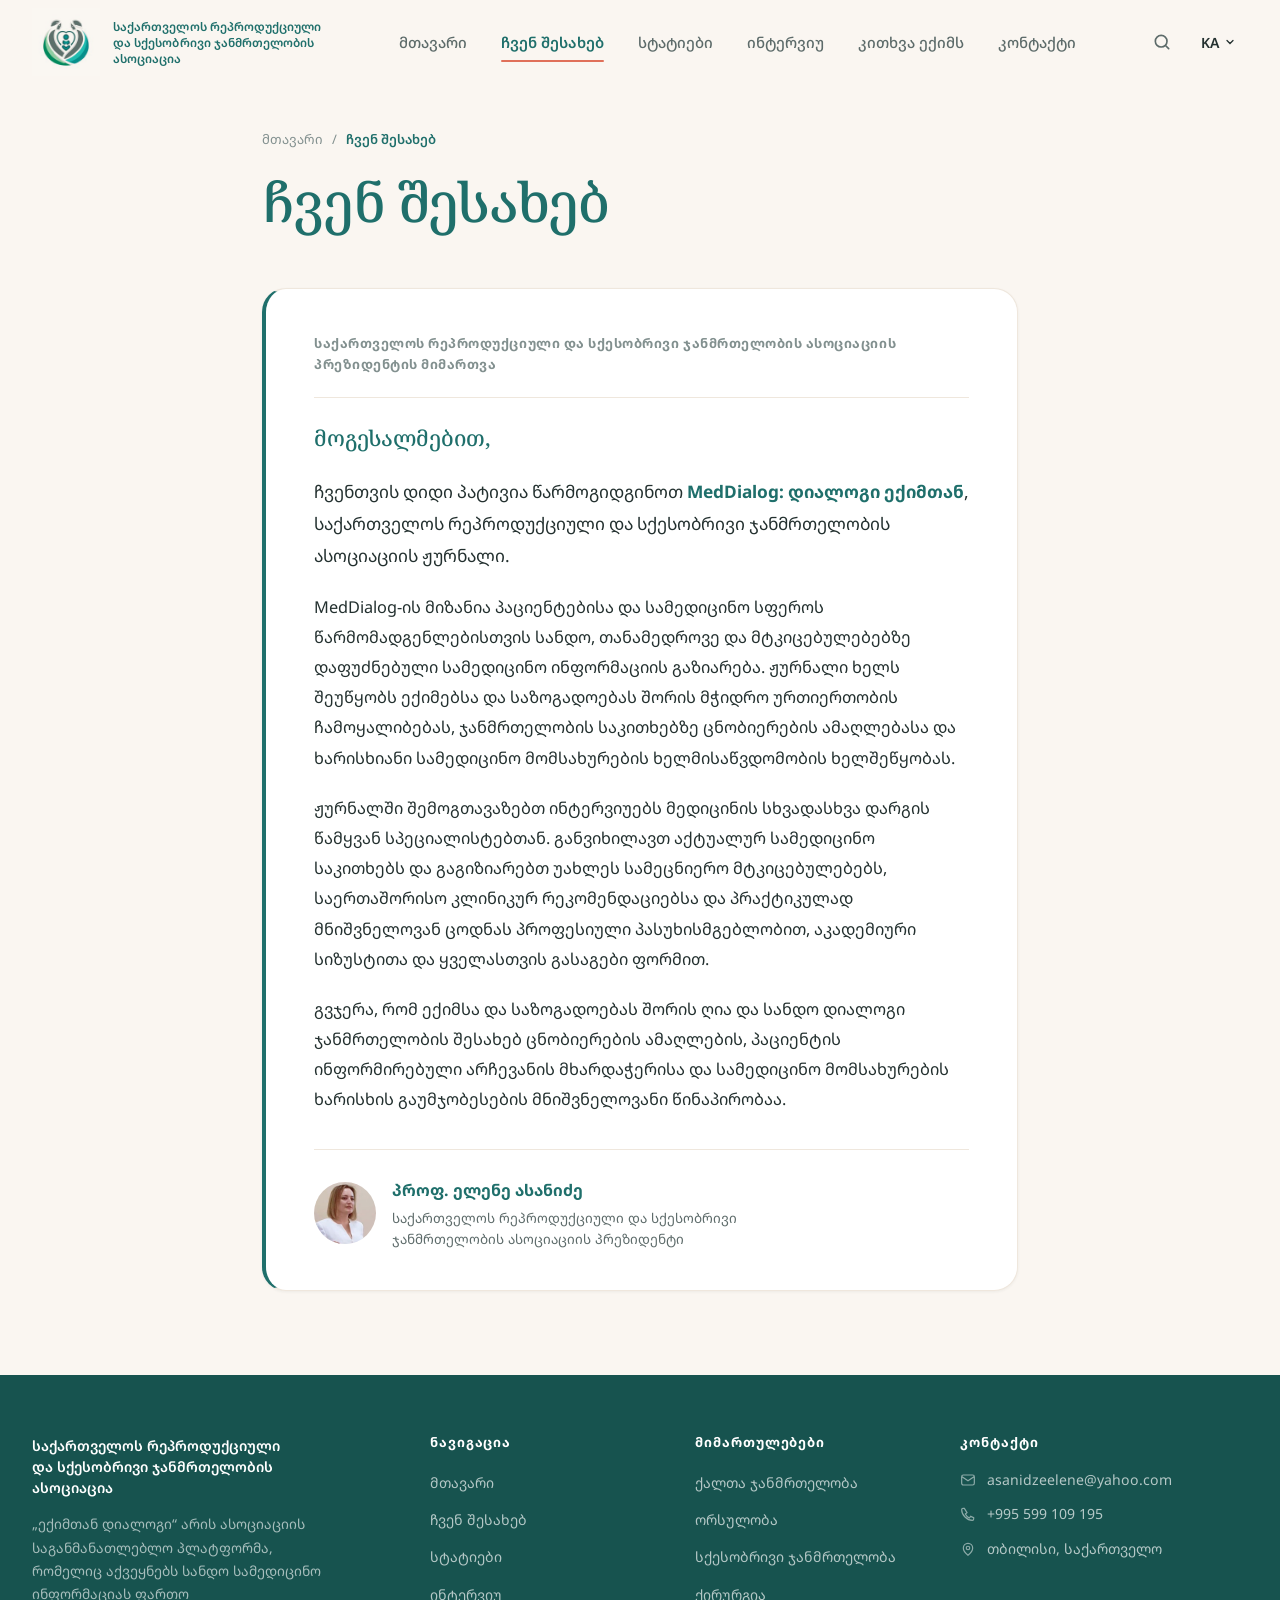
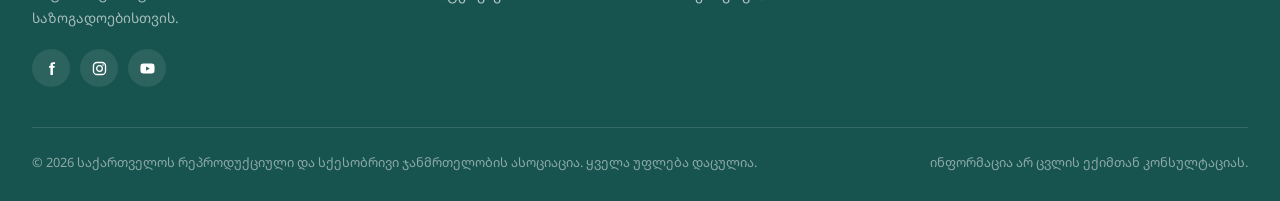
==== commit 6679b10c: "fixes" ====
--- a/about.html
+++ b/about.html
@@ -18,7 +18,7 @@
 <link rel="preconnect" href="https://fonts.gstatic.com" crossorigin>
 <link href="https://fonts.googleapis.com/css2?family=Noto+Serif+Georgian:wght@400..700&family=Noto+Sans+Georgian:wght@400..700&display=swap" rel="stylesheet">
 
-<link rel="stylesheet" href="css/style.css?v=13">
+<link rel="stylesheet" href="css/style.css?v=16">
 <link rel="icon" type="image/jpeg" href="assets/img/logo-160.jpg">
 <link rel="apple-touch-icon" href="assets/img/logo-320.jpg">
 </head>
@@ -203,7 +203,7 @@
         <ul class="footer__list">
           <li><a href="#">ქალთა ჯანმრთელობა</a></li>
           <li><a href="#">ორსულობა</a></li>
-          <li><a href="#">სექსობრივი ჯანმრთელობა</a></li>
+          <li><a href="#">სქესობრივი ჯანმრთელობა</a></li>
           <li><a href="#">ქირურგია</a></li>
         </ul>
       </nav>
--- a/css/style.css
+++ b/css/style.css
@@ -1757,12 +1757,13 @@
 .art__tag {
   position: absolute;
   left: 14px; top: 14px;
-  padding: 6px 13px;
-  border-radius: 999px;
+  padding: 8px 14px;
+  border-radius: 12px;
   background: rgba(23,83,79,.92);
   color: #fff;
   font-size: .72rem;
   font-weight: 700;
+  line-height: 1.35;
   letter-spacing: .03em;
   backdrop-filter: blur(4px);
 }
